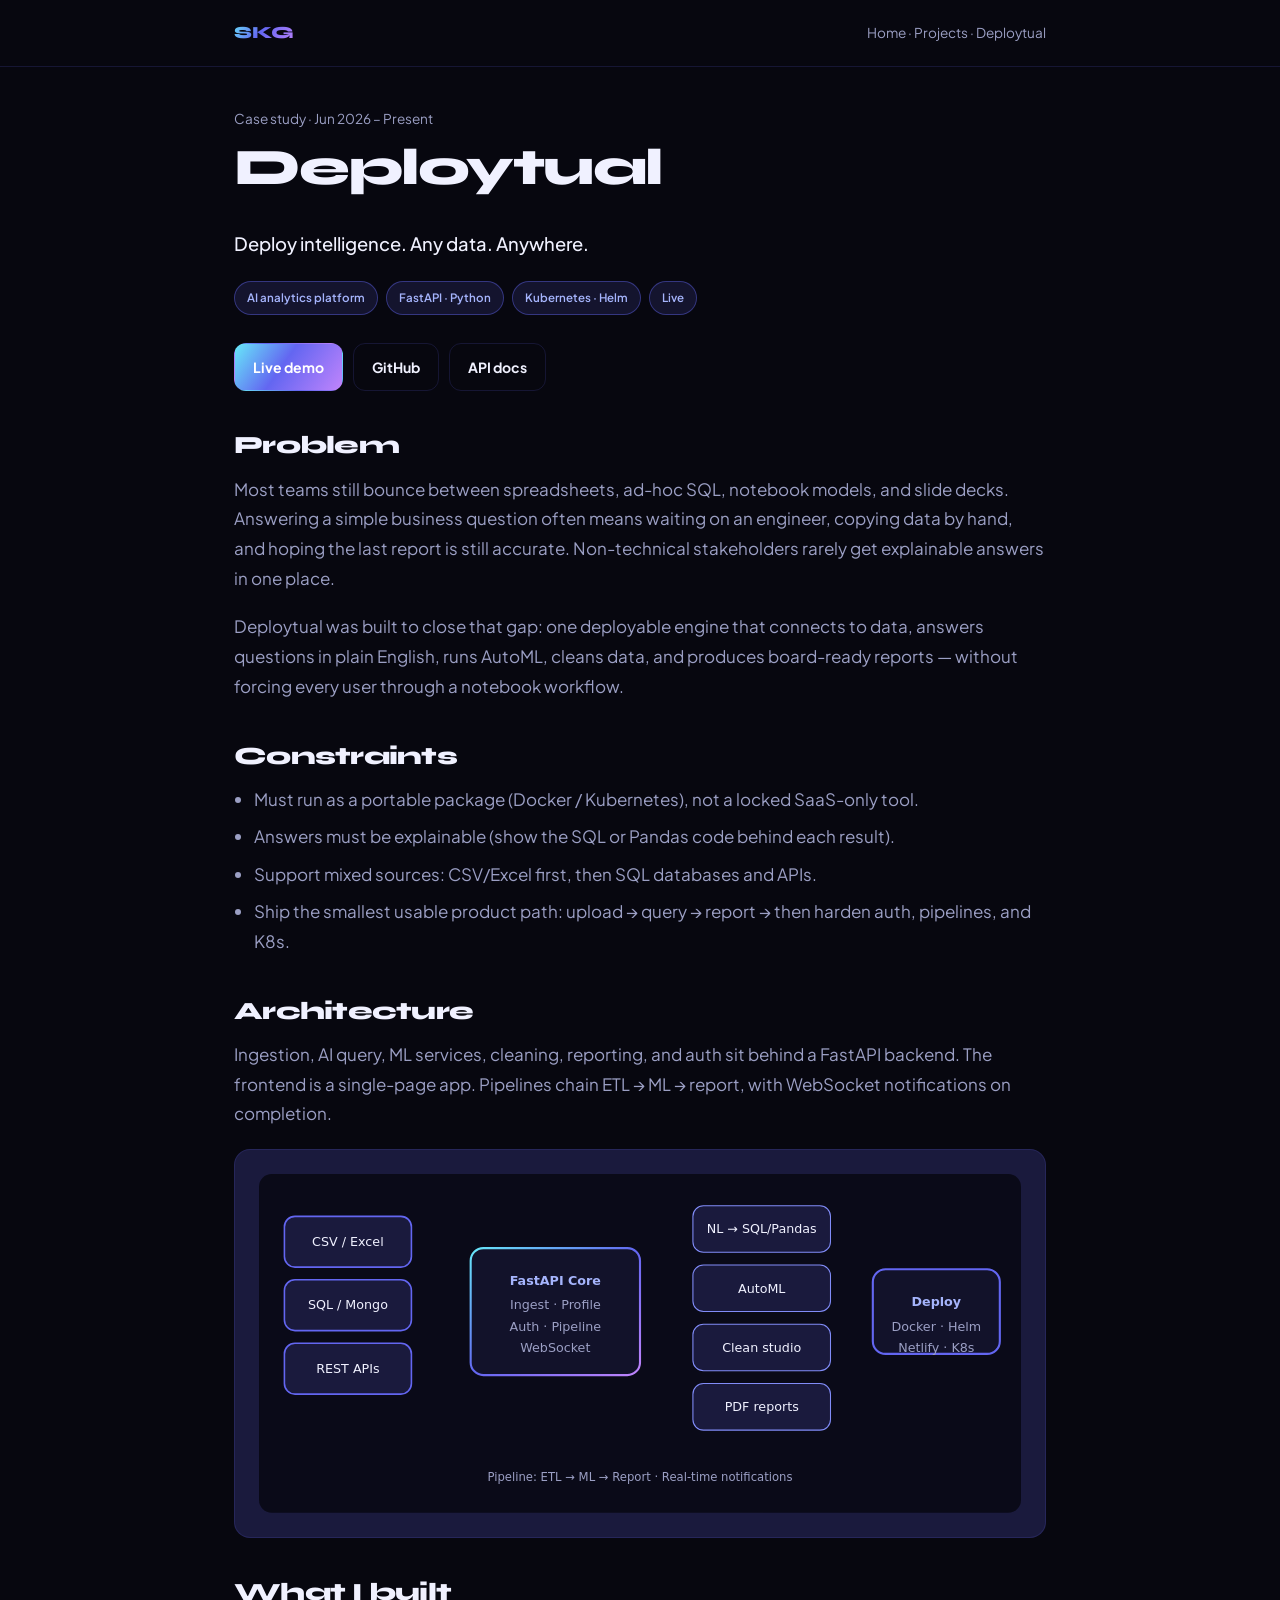
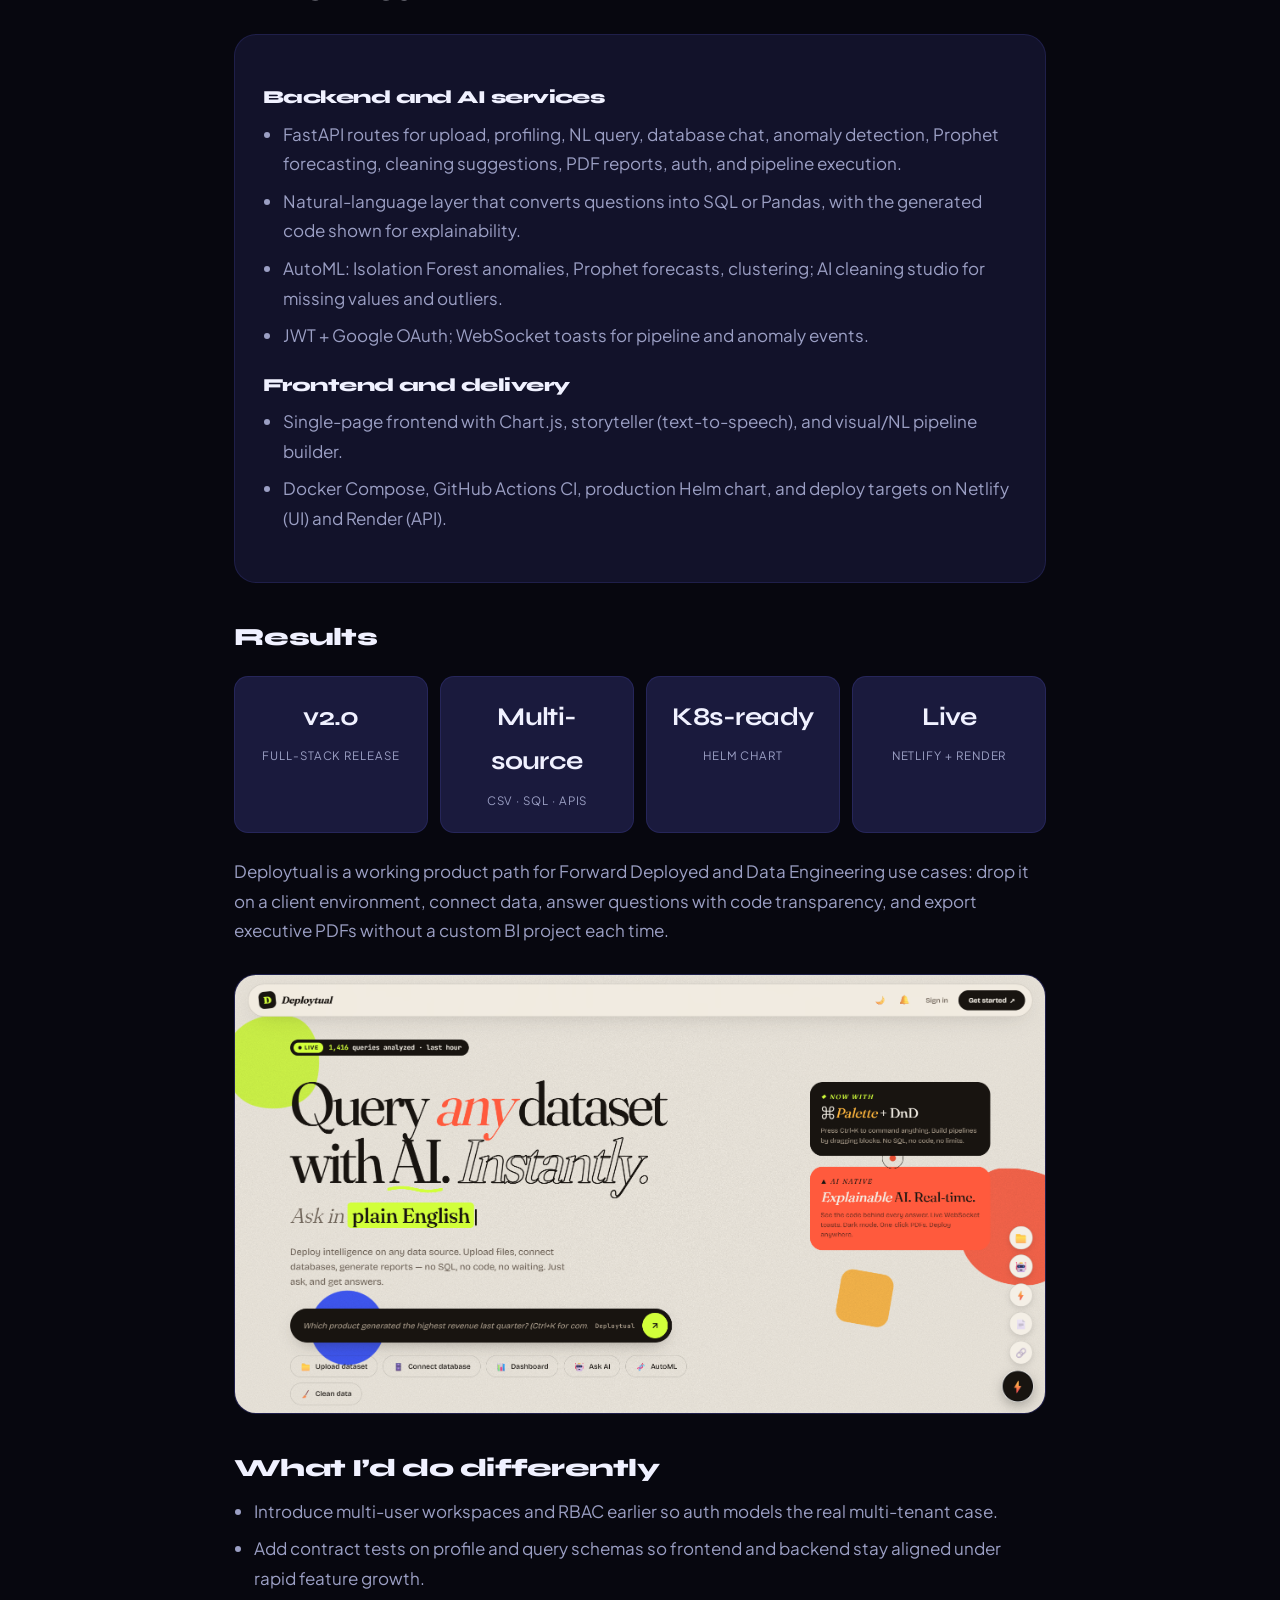
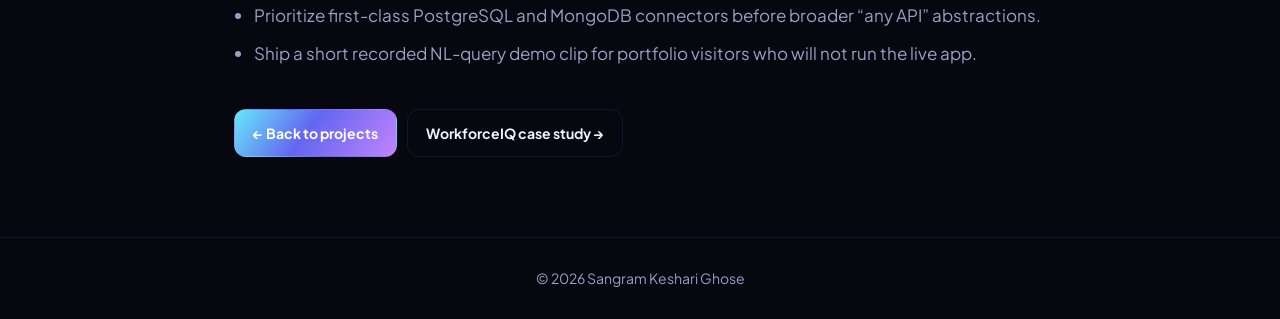
==== projects/deploytual.html @ 380ba77d "Add Deploytual case study HTML page This file contains the complete HTML structure for the Deploytua" ====
<!DOCTYPE html>
<html lang="en" data-theme="dark">
<head>
<meta charset="UTF-8" />
<meta name="viewport" content="width=device-width, initial-scale=1" />
<title>Deploytual — Case Study | Sangram Keshari Ghose</title>
<meta name="description" content="Case study: Deploytual — AI analytics platform with natural-language querying, AutoML, pipelines, and one-click executive reports. Architecture, what was built, and results." />
<link rel="canonical" href="https://sangramghose.github.io/projects/deploytual.html" />
<meta property="og:title" content="Deploytual — Case Study | Sangram Keshari Ghose" />
<meta property="og:description" content="Deploy intelligence. Any data. Anywhere. Architecture, pipeline, and results." />
<meta property="og:url" content="https://sangramghose.github.io/projects/deploytual.html" />
<meta property="og:image" content="https://sangramghose.github.io/deploytual-preview.png" />
<meta name="theme-color" content="#07070f" />
<link rel="icon" href="../profile.png" type="image/png" />
<link rel="preconnect" href="https://fonts.googleapis.com" />
<link rel="preconnect" href="https://fonts.gstatic.com" crossorigin />
<link href="https://fonts.googleapis.com/css2?family=Syne:wght@600;700;800&family=Plus+Jakarta+Sans:wght@400;500;600;700&display=swap" rel="stylesheet" />
<script type="application/ld+json">
{
  "@context": "https://schema.org",
  "@type": "SoftwareSourceCode",
  "name": "Deploytual",
  "description": "AI-powered analytics platform with natural-language querying, AutoML, data cleaning, and one-click executive reports.",
  "url": "https://sangramghose.github.io/projects/deploytual.html",
  "codeRepository": "https://github.com/sangramghose/Deploytual",
  "programmingLanguage": ["Python", "JavaScript", "HTML"],
  "author": { "@type": "Person", "name": "Sangram Keshari Ghose", "url": "https://sangramghose.github.io/" },
  "license": "https://opensource.org/licenses/MIT",
  "dateCreated": "2026-06"
}
</script>
<script type="application/ld+json">
{
  "@context": "https://schema.org",
  "@type": "BreadcrumbList",
  "itemListElement": [
    { "@type": "ListItem", "position": 1, "name": "Home", "item": "https://sangramghose.github.io/" },
    { "@type": "ListItem", "position": 2, "name": "Projects", "item": "https://sangramghose.github.io/#projects" },
    { "@type": "ListItem", "position": 3, "name": "Deploytual", "item": "https://sangramghose.github.io/projects/deploytual.html" }
  ]
}
</script>
<style>
:root {
  --bg: #07070f; --surface: #12122a; --elevated: #1a1a3d;
  --border: rgba(99,102,241,.16); --border-strong: rgba(99,102,241,.42);
  --fg: #f0f1ff; --muted: #9b9fc4; --primary: #6366f1; --accent2: #a5b4fc;
  --grad: linear-gradient(125deg,#67e8f9 0%,#6366f1 45%,#c084fc 100%);
  --radius: 22px; --max: 860px; --ease: cubic-bezier(.16,1,.3,1);
}
*,*::before,*::after{box-sizing:border-box}
html{scroll-behavior:smooth}
body{margin:0;background:var(--bg);color:var(--fg);font-family:"Plus Jakarta Sans",system-ui,sans-serif;font-size:17px;line-height:1.75;-webkit-font-smoothing:antialiased}
h1,h2,h3{font-family:Syne,system-ui,sans-serif;font-weight:800;letter-spacing:-.03em;line-height:1.15;margin:0 0 .6em}
h1{font-size:clamp(2.2rem,5vw,3.2rem)}
h2{font-size:1.55rem;margin-top:2.5rem}
h3{font-size:1.15rem;margin-top:1.5rem}
p{margin:0 0 1.1em;color:var(--muted)}
a{color:var(--accent2);text-decoration:none}
a:hover{text-decoration:underline}
.wrap{max-width:var(--max);margin:0 auto;padding:0 24px 80px}
.topbar{border-bottom:1px solid var(--border);padding:18px 0;margin-bottom:40px}
.topbar-inner{max-width:var(--max);margin:0 auto;padding:0 24px;display:flex;align-items:center;justify-content:space-between;gap:16px;flex-wrap:wrap}
.brand{font-family:Syne;font-weight:800;background:var(--grad);-webkit-background-clip:text;background-clip:text;color:transparent}
.crumb{font-size:.85rem;color:var(--muted)}
.crumb a{color:var(--muted)}
.hero-meta{display:flex;flex-wrap:wrap;gap:8px;margin:16px 0 28px}
.pill{display:inline-block;padding:6px 12px;border-radius:999px;font-size:.72rem;font-weight:600;border:1px solid var(--border-strong);background:rgba(99,102,241,.14);color:var(--accent2)}
.card{background:var(--surface);border:1px solid var(--border);border-radius:var(--radius);padding:28px;margin:28px 0}
.arch{background:var(--elevated);border:1px solid var(--border);border-radius:16px;padding:24px;overflow-x:auto;margin:20px 0}
.arch svg{display:block;margin:0 auto;max-width:100%;height:auto}
.btn{display:inline-flex;align-items:center;gap:8px;padding:11px 18px;border-radius:12px;font-weight:700;font-size:.875rem;border:1px solid transparent;color:#fff;background:var(--grad);text-decoration:none}
.btn:hover{text-decoration:none;opacity:.95}
.btn-ghost{background:transparent;border-color:var(--border);color:var(--fg)}
.actions{display:flex;flex-wrap:wrap;gap:10px;margin-top:20px}
ul{margin:0 0 1.2em;padding-left:1.2em;color:var(--muted)}
li{margin-bottom:.45em}
.metric-row{display:grid;grid-template-columns:repeat(auto-fit,minmax(140px,1fr));gap:12px;margin:24px 0}
.metric{background:var(--elevated);border:1px solid var(--border);border-radius:14px;padding:18px;text-align:center}
.metric strong{display:block;font-family:Syne;font-size:1.6rem;color:var(--fg);letter-spacing:-.02em}
.metric span{font-size:.72rem;text-transform:uppercase;letter-spacing:.08em;color:var(--muted)}
footer{border-top:1px solid var(--border);padding:28px 0;text-align:center;color:var(--muted);font-size:.875rem}
</style>
</head>
<body>
  <div class="topbar">
    <div class="topbar-inner">
      <a class="brand" href="../">SKG</a>
      <nav class="crumb" aria-label="Breadcrumb">
        <a href="../">Home</a> · <a href="../#projects">Projects</a> · <span>Deploytual</span>
      </nav>
    </div>
  </div>

  <article class="wrap">
    <p class="crumb" style="margin-bottom:8px">Case study · Jun 2026 – Present</p>
    <h1>Deploytual</h1>
    <p style="font-size:1.15rem;color:var(--fg);font-weight:500">Deploy intelligence. Any data. Anywhere.</p>
    <div class="hero-meta">
      <span class="pill">AI analytics platform</span>
      <span class="pill">FastAPI · Python</span>
      <span class="pill">Kubernetes · Helm</span>
      <span class="pill">Live</span>
    </div>
    <div class="actions">
      <a class="btn" href="https://deploytual.netlify.app/" target="_blank" rel="noopener">Live demo</a>
      <a class="btn btn-ghost" href="https://github.com/sangramghose/Deploytual" target="_blank" rel="noopener">GitHub</a>
      <a class="btn btn-ghost" href="https://deploytual.onrender.com/docs" target="_blank" rel="noopener">API docs</a>
    </div>

    <h2>Problem</h2>
    <p>Most teams still bounce between spreadsheets, ad-hoc SQL, notebook models, and slide decks. Answering a simple business question often means waiting on an engineer, copying data by hand, and hoping the last report is still accurate. Non-technical stakeholders rarely get explainable answers in one place.</p>
    <p>Deploytual was built to close that gap: one deployable engine that connects to data, answers questions in plain English, runs AutoML, cleans data, and produces board-ready reports — without forcing every user through a notebook workflow.</p>

    <h2>Constraints</h2>
    <ul>
      <li>Must run as a portable package (Docker / Kubernetes), not a locked SaaS-only tool.</li>
      <li>Answers must be explainable (show the SQL or Pandas code behind each result).</li>
      <li>Support mixed sources: CSV/Excel first, then SQL databases and APIs.</li>
      <li>Ship the smallest usable product path: upload → query → report → then harden auth, pipelines, and K8s.</li>
    </ul>

    <h2>Architecture</h2>
    <p>Ingestion, AI query, ML services, cleaning, reporting, and auth sit behind a FastAPI backend. The frontend is a single-page app. Pipelines chain ETL → ML → report, with WebSocket notifications on completion.</p>
    <div class="arch" role="img" aria-label="Deploytual architecture diagram">
      <svg viewBox="0 0 720 320" xmlns="http://www.w3.org/2000/svg" font-family="system-ui,sans-serif" font-size="12">
        <defs>
          <linearGradient id="g" x1="0" y1="0" x2="1" y2="1"><stop offset="0%" stop-color="#67e8f9"/><stop offset="50%" stop-color="#6366f1"/><stop offset="100%" stop-color="#c084fc"/></linearGradient>
        </defs>
        <rect width="720" height="320" fill="#0a0a18" rx="12"/>
        <!-- Sources -->
        <rect x="24" y="40" width="120" height="48" rx="10" fill="#1a1a3d" stroke="#6366f1" stroke-width="1.5"/>
        <text x="84" y="68" text-anchor="middle" fill="#f0f1ff">CSV / Excel</text>
        <rect x="24" y="100" width="120" height="48" rx="10" fill="#1a1a3d" stroke="#6366f1" stroke-width="1.5"/>
        <text x="84" y="128" text-anchor="middle" fill="#f0f1ff">SQL / Mongo</text>
        <rect x="24" y="160" width="120" height="48" rx="10" fill="#1a1a3d" stroke="#6366f1" stroke-width="1.5"/>
        <text x="84" y="188" text-anchor="middle" fill="#f0f1ff">REST APIs</text>
        <!-- Arrow -->
        <path d="M150 124 H190" stroke="url(#g)" stroke-width="2" marker-end="url(#m)"/>
        <!-- Core -->
        <rect x="200" y="70" width="160" height="120" rx="12" fill="#12122a" stroke="url(#g)" stroke-width="2"/>
        <text x="280" y="105" text-anchor="middle" fill="#a5b4fc" font-weight="700">FastAPI Core</text>
        <text x="280" y="128" text-anchor="middle" fill="#9b9fc4">Ingest · Profile</text>
        <text x="280" y="148" text-anchor="middle" fill="#9b9fc4">Auth · Pipeline</text>
        <text x="280" y="168" text-anchor="middle" fill="#9b9fc4">WebSocket</text>
        <!-- ML services -->
        <path d="M360 130 H400" stroke="url(#g)" stroke-width="2"/>
        <rect x="410" y="30" width="130" height="44" rx="10" fill="#1a1a3d" stroke="#818cf8"/>
        <text x="475" y="56" text-anchor="middle" fill="#f0f1ff">NL → SQL/Pandas</text>
        <rect x="410" y="86" width="130" height="44" rx="10" fill="#1a1a3d" stroke="#818cf8"/>
        <text x="475" y="112" text-anchor="middle" fill="#f0f1ff">AutoML</text>
        <rect x="410" y="142" width="130" height="44" rx="10" fill="#1a1a3d" stroke="#818cf8"/>
        <text x="475" y="168" text-anchor="middle" fill="#f0f1ff">Clean studio</text>
        <rect x="410" y="198" width="130" height="44" rx="10" fill="#1a1a3d" stroke="#818cf8"/>
        <text x="475" y="224" text-anchor="middle" fill="#f0f1ff">PDF reports</text>
        <!-- Deploy -->
        <path d="M540 130 H580" stroke="url(#g)" stroke-width="2"/>
        <rect x="580" y="90" width="120" height="80" rx="12" fill="#12122a" stroke="#6366f1" stroke-width="2"/>
        <text x="640" y="125" text-anchor="middle" fill="#a5b4fc" font-weight="700">Deploy</text>
        <text x="640" y="148" text-anchor="middle" fill="#9b9fc4">Docker · Helm</text>
        <text x="640" y="168" text-anchor="middle" fill="#9b9fc4">Netlify · K8s</text>
        <text x="360" y="290" text-anchor="middle" fill="#9b9fc4" font-size="11">Pipeline: ETL → ML → Report · Real-time notifications</text>
      </svg>
    </div>

    <h2>What I built</h2>
    <div class="card">
      <h3>Backend and AI services</h3>
      <ul>
        <li>FastAPI routes for upload, profiling, NL query, database chat, anomaly detection, Prophet forecasting, cleaning suggestions, PDF reports, auth, and pipeline execution.</li>
        <li>Natural-language layer that converts questions into SQL or Pandas, with the generated code shown for explainability.</li>
        <li>AutoML: Isolation Forest anomalies, Prophet forecasts, clustering; AI cleaning studio for missing values and outliers.</li>
        <li>JWT + Google OAuth; WebSocket toasts for pipeline and anomaly events.</li>
      </ul>
      <h3>Frontend and delivery</h3>
      <ul>
        <li>Single-page frontend with Chart.js, storyteller (text-to-speech), and visual/NL pipeline builder.</li>
        <li>Docker Compose, GitHub Actions CI, production Helm chart, and deploy targets on Netlify (UI) and Render (API).</li>
      </ul>
    </div>

    <h2>Results</h2>
    <div class="metric-row">
      <div class="metric"><strong>v2.0</strong><span>Full-stack release</span></div>
      <div class="metric"><strong>Multi-source</strong><span>CSV · SQL · APIs</span></div>
      <div class="metric"><strong>K8s-ready</strong><span>Helm chart</span></div>
      <div class="metric"><strong>Live</strong><span>Netlify + Render</span></div>
    </div>
    <p>Deploytual is a working product path for Forward Deployed and Data Engineering use cases: drop it on a client environment, connect data, answer questions with code transparency, and export executive PDFs without a custom BI project each time.</p>
    <div class="card" style="padding:0;overflow:hidden">
      <img src="../deploytual-preview.png" alt="Deploytual product UI" width="1280" height="720" style="width:100%;height:auto;display:block" loading="lazy" onerror="this.parentElement.style.display='none'">
    </div>

    <h2>What I’d do differently</h2>
    <ul>
      <li>Introduce multi-user workspaces and RBAC earlier so auth models the real multi-tenant case.</li>
      <li>Add contract tests on profile and query schemas so frontend and backend stay aligned under rapid feature growth.</li>
      <li>Prioritize first-class PostgreSQL and MongoDB connectors before broader “any API” abstractions.</li>
      <li>Ship a short recorded NL-query demo clip for portfolio visitors who will not run the live app.</li>
    </ul>

    <div class="actions" style="margin-top:40px">
      <a class="btn" href="../#projects">← Back to projects</a>
      <a class="btn btn-ghost" href="workforceiq.html">WorkforceIQ case study →</a>
    </div>
  </article>
  <footer>© 2026 Sangram Keshari Ghose</footer>
</body>
</html>
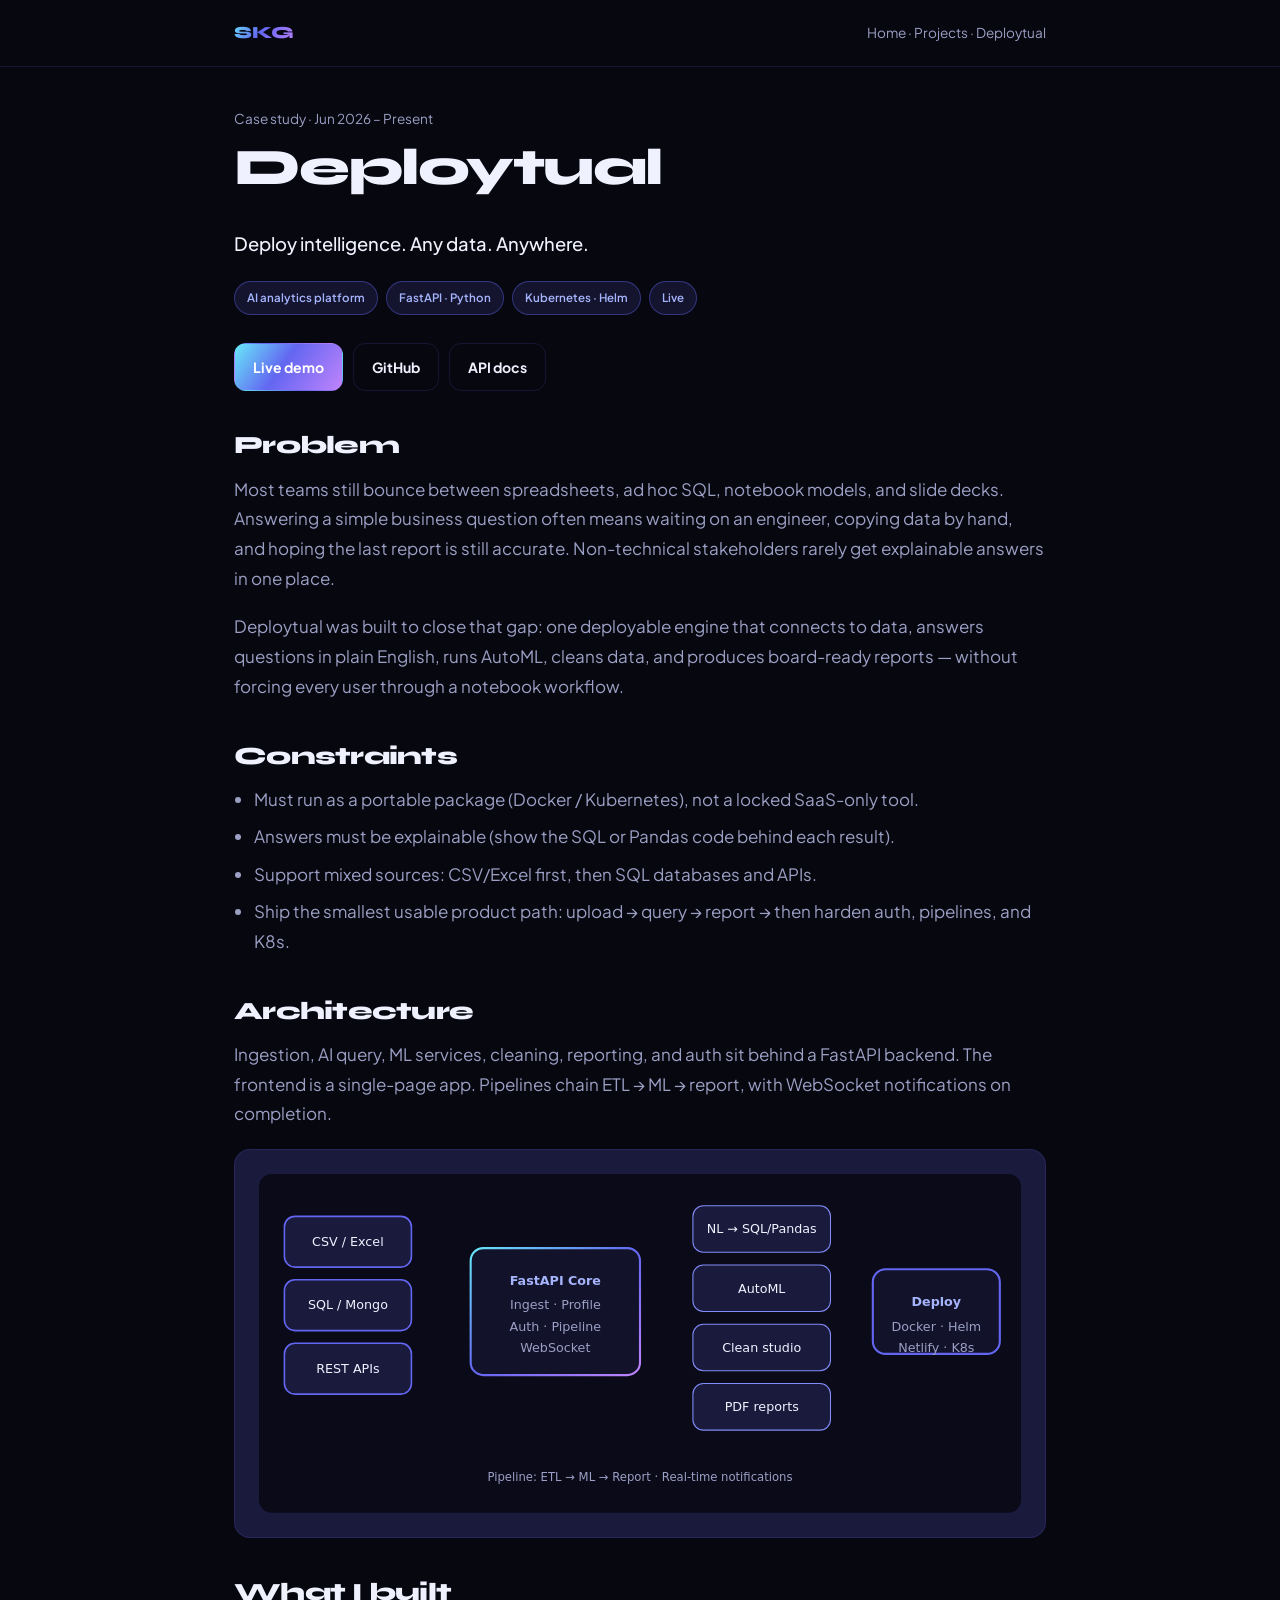
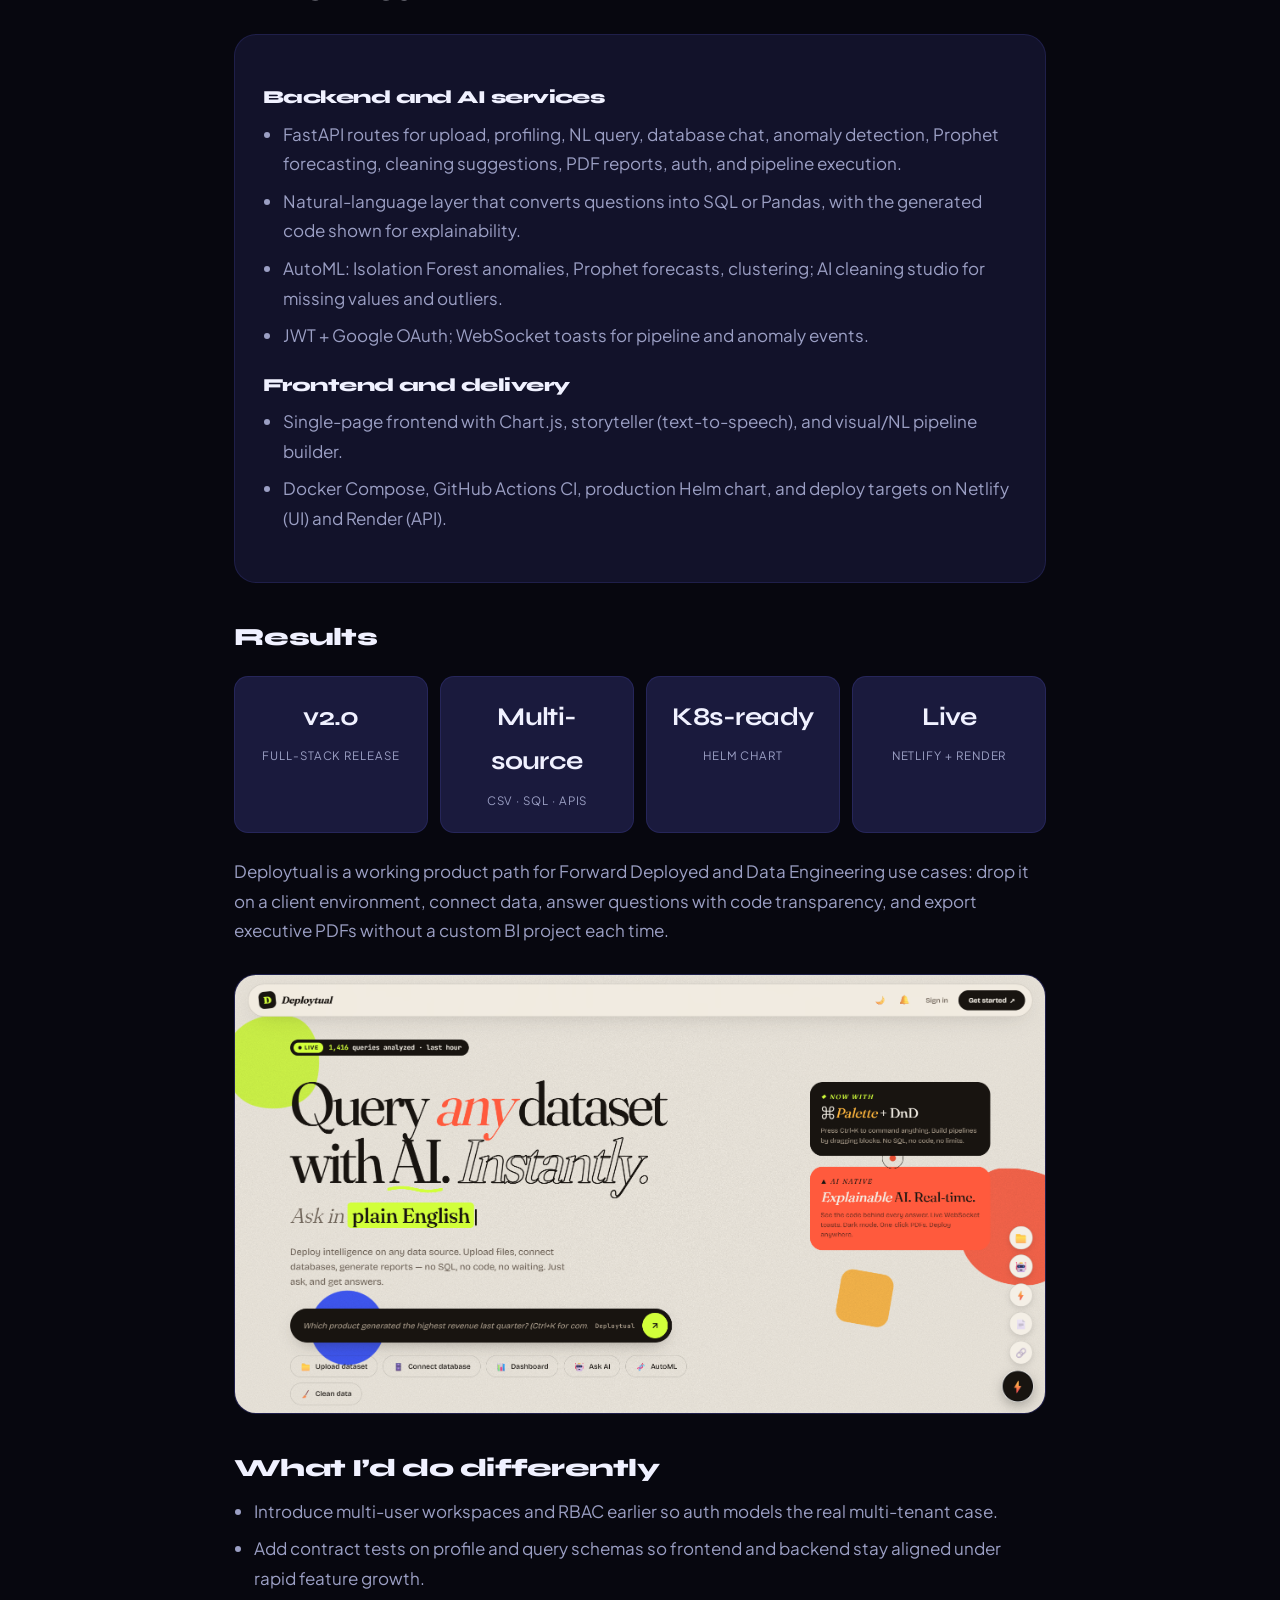
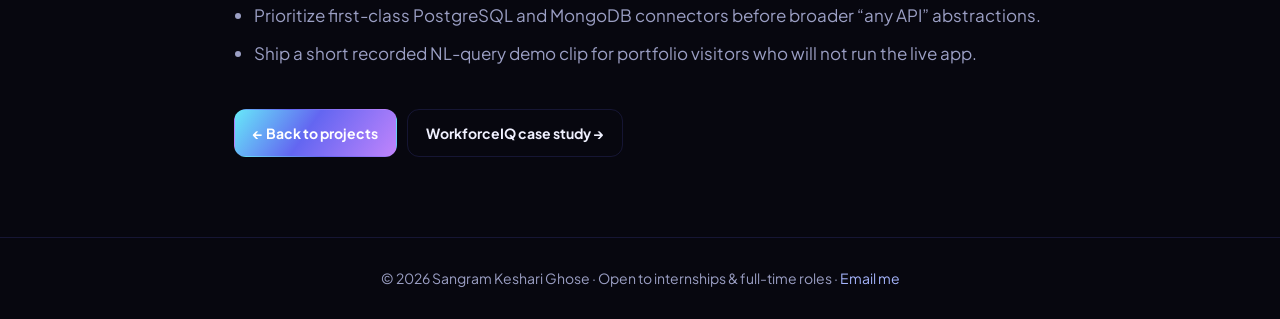
==== commit 293e44f4: "Enhance SEO and update asset links in deploytual.html Updated various meta tags and links for SEO an" ====
--- a/projects/deploytual.html
+++ b/projects/deploytual.html
@@ -3,15 +3,25 @@
 <head>
 <meta charset="UTF-8" />
 <meta name="viewport" content="width=device-width, initial-scale=1" />
-<title>Deploytual — Case Study | Sangram Keshari Ghose</title>
+<title>Deploytual - Case Study | Sangram Keshari Ghose</title>
 <meta name="description" content="Case study: Deploytual — AI analytics platform with natural-language querying, AutoML, pipelines, and one-click executive reports. Architecture, what was built, and results." />
 <link rel="canonical" href="https://sangramghose.github.io/projects/deploytual.html" />
 <meta property="og:title" content="Deploytual — Case Study | Sangram Keshari Ghose" />
 <meta property="og:description" content="Deploy intelligence. Any data. Anywhere. Architecture, pipeline, and results." />
 <meta property="og:url" content="https://sangramghose.github.io/projects/deploytual.html" />
-<meta property="og:image" content="https://sangramghose.github.io/deploytual-preview.png" />
+<meta property="og:image" content="https://sangramghose.github.io/assets/deploytual-preview.png" />
+<meta name="author" content="Sangram Keshari Ghose" />
+<meta name="robots" content="index, follow, max-image-preview:large, max-snippet:-1" />
+<meta property="og:type" content="article" />
+<meta property="og:site_name" content="Sangram Keshari Ghose" />
+<meta name="twitter:card" content="summary_large_image" />
+<meta name="twitter:title" content="Deploytual — Case Study | Sangram Keshari Ghose" />
+<meta name="twitter:description" content="Deploy intelligence. Any data. Anywhere. Architecture, pipeline, and results." />
+<meta name="twitter:image" content="https://sangramghose.github.io/assets/deploytual-preview.png" />
+<meta property="og:image:alt" content="Deploytual analytics platform preview" />
 <meta name="theme-color" content="#07070f" />
-<link rel="icon" href="../profile.png" type="image/png" />
+<link rel="icon" href="../icon.svg" type="image/svg+xml" />
+<link rel="icon" href="../favicon.ico" sizes="any" />
 <link rel="preconnect" href="https://fonts.googleapis.com" />
 <link rel="preconnect" href="https://fonts.gstatic.com" crossorigin />
 <link href="https://fonts.googleapis.com/css2?family=Syne:wght@600;700;800&family=Plus+Jakarta+Sans:wght@400;500;600;700&display=swap" rel="stylesheet" />
@@ -109,7 +119,7 @@
     </div>
 
     <h2>Problem</h2>
-    <p>Most teams still bounce between spreadsheets, ad-hoc SQL, notebook models, and slide decks. Answering a simple business question often means waiting on an engineer, copying data by hand, and hoping the last report is still accurate. Non-technical stakeholders rarely get explainable answers in one place.</p>
+    <p>Most teams still bounce between spreadsheets, ad hoc SQL, notebook models, and slide decks. Answering a simple business question often means waiting on an engineer, copying data by hand, and hoping the last report is still accurate. Non-technical stakeholders rarely get explainable answers in one place.</p>
     <p>Deploytual was built to close that gap: one deployable engine that connects to data, answers questions in plain English, runs AutoML, cleans data, and produces board-ready reports — without forcing every user through a notebook workflow.</p>
 
     <h2>Constraints</h2>
@@ -136,7 +146,7 @@
         <rect x="24" y="160" width="120" height="48" rx="10" fill="#1a1a3d" stroke="#6366f1" stroke-width="1.5"/>
         <text x="84" y="188" text-anchor="middle" fill="#f0f1ff">REST APIs</text>
         <!-- Arrow -->
-        <path d="M150 124 H190" stroke="url(#g)" stroke-width="2" marker-end="url(#m)"/>
+        <path d="M150 124 H190" stroke="url(#g)" stroke-width="2"/>
         <!-- Core -->
         <rect x="200" y="70" width="160" height="120" rx="12" fill="#12122a" stroke="url(#g)" stroke-width="2"/>
         <text x="280" y="105" text-anchor="middle" fill="#a5b4fc" font-weight="700">FastAPI Core</text>
@@ -188,7 +198,7 @@
     </div>
     <p>Deploytual is a working product path for Forward Deployed and Data Engineering use cases: drop it on a client environment, connect data, answer questions with code transparency, and export executive PDFs without a custom BI project each time.</p>
     <div class="card" style="padding:0;overflow:hidden">
-      <img src="../deploytual-preview.png" alt="Deploytual product UI" width="1280" height="720" style="width:100%;height:auto;display:block" loading="lazy" onerror="this.parentElement.style.display='none'">
+      <img src="../assets/deploytual-preview.png" alt="Deploytual product UI" width="1280" height="720" style="width:100%;height:auto;display:block" loading="lazy" onerror="this.parentElement.style.display='none'">
     </div>
 
     <h2>What I’d do differently</h2>
@@ -204,6 +214,6 @@
       <a class="btn btn-ghost" href="workforceiq.html">WorkforceIQ case study →</a>
     </div>
   </article>
-  <footer>© 2026 Sangram Keshari Ghose</footer>
+  <footer>© 2026 Sangram Keshari Ghose · Open to internships &amp; full-time roles · <a href="mailto:sangramkesharighose@gmail.com?subject=Internship%20or%20full-time%20opportunity">Email me</a></footer>
 </body>
 </html>
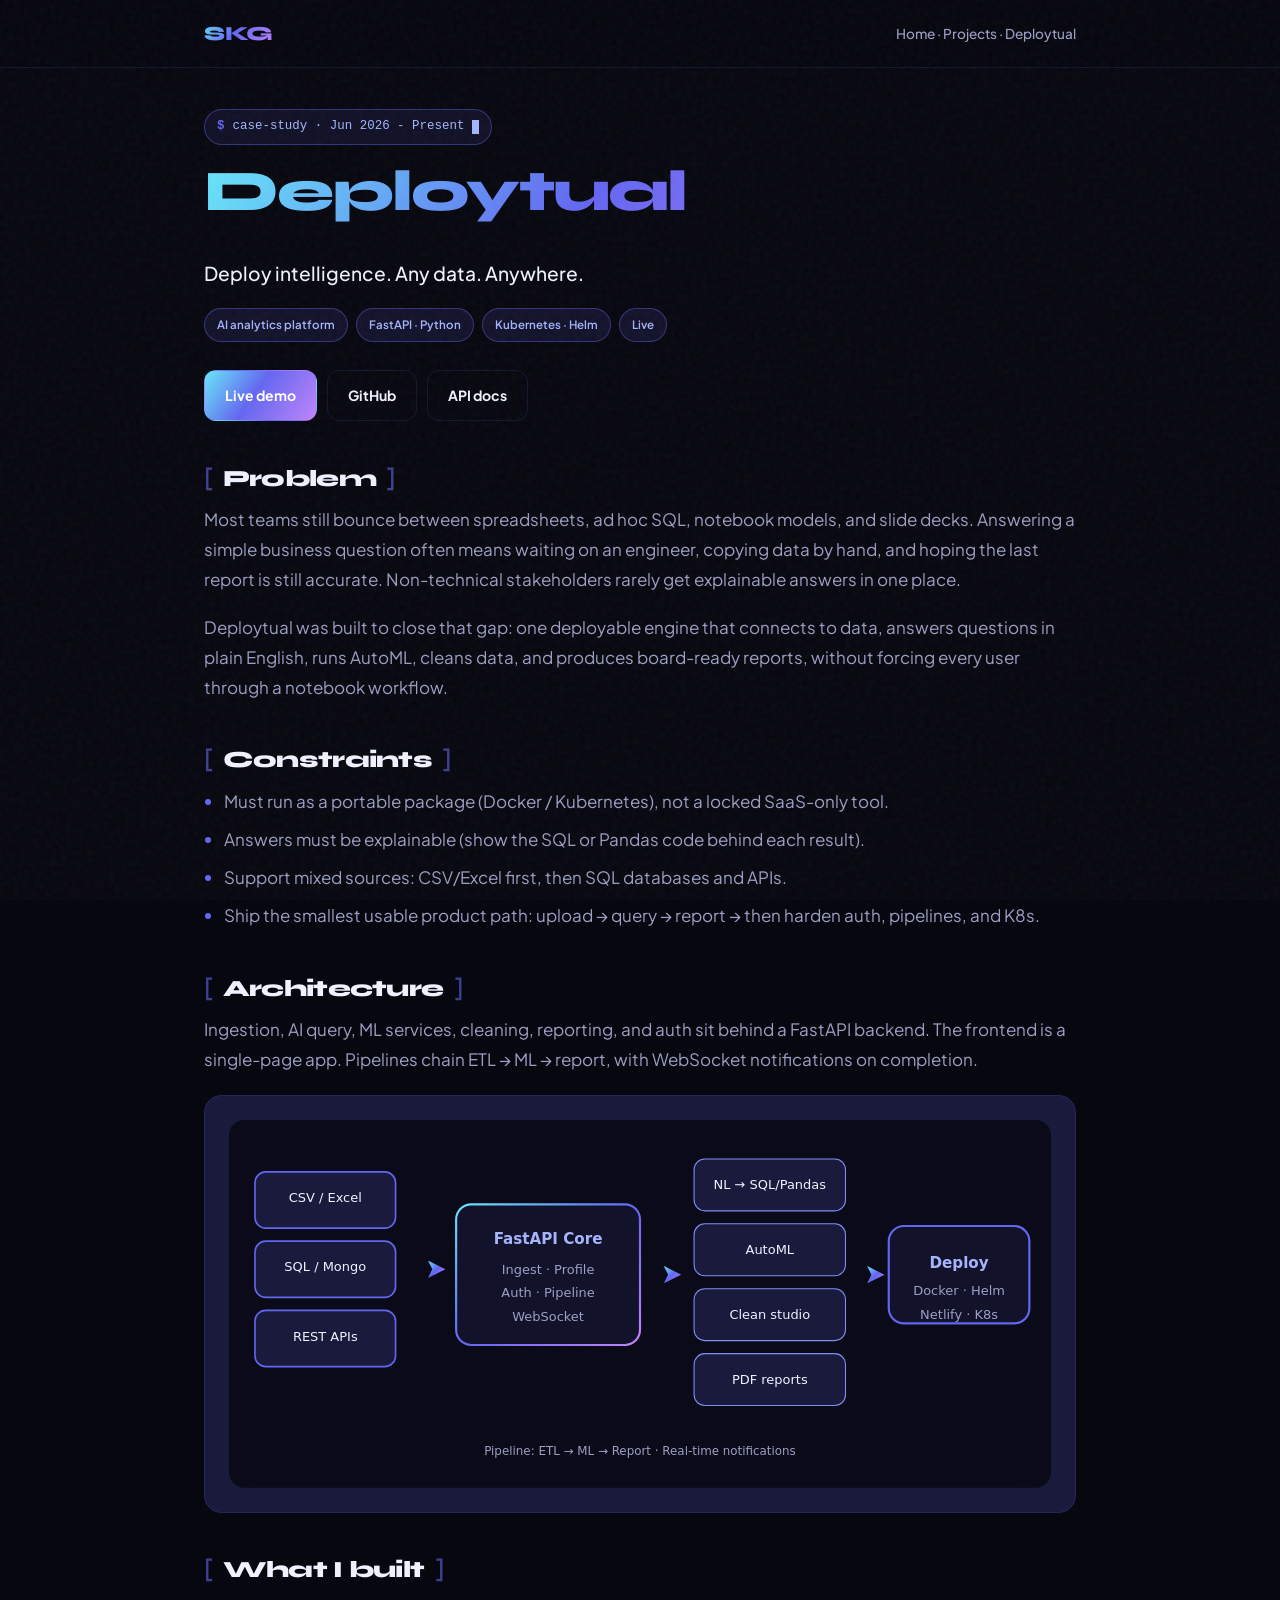
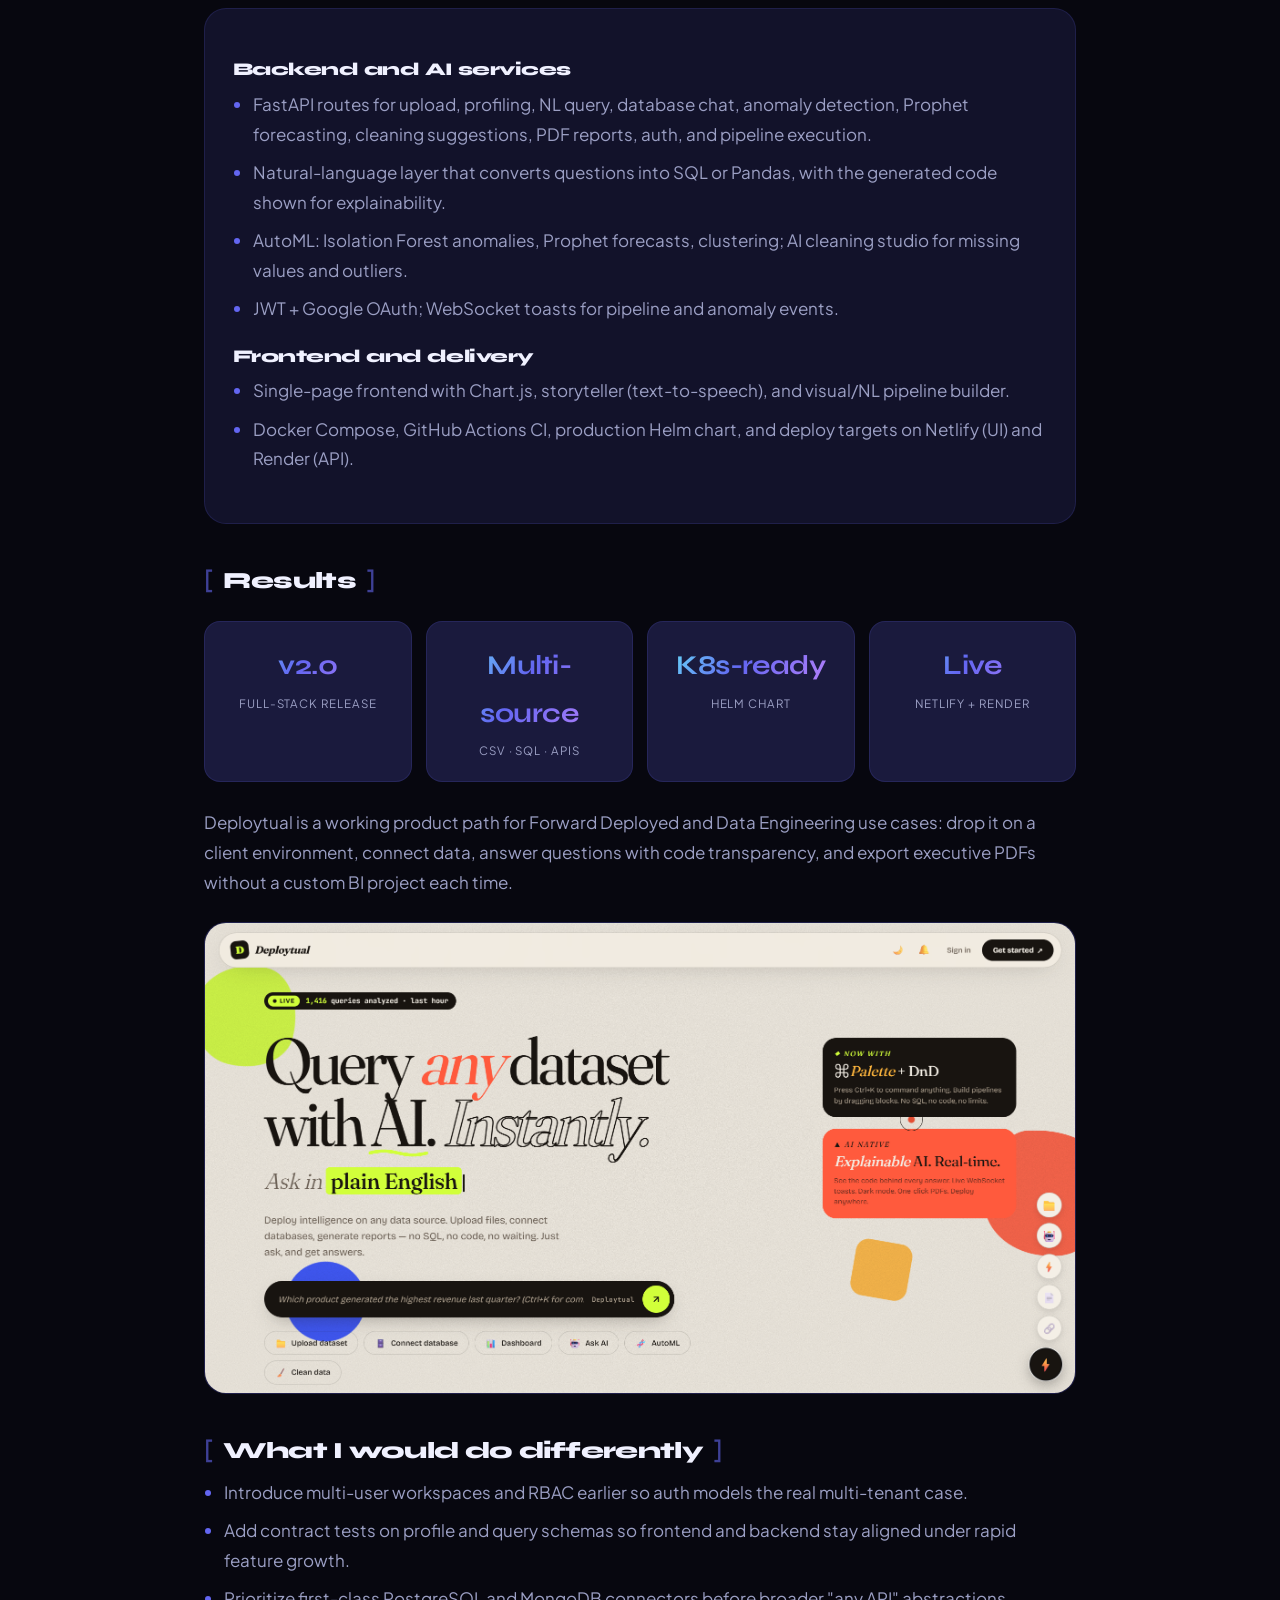
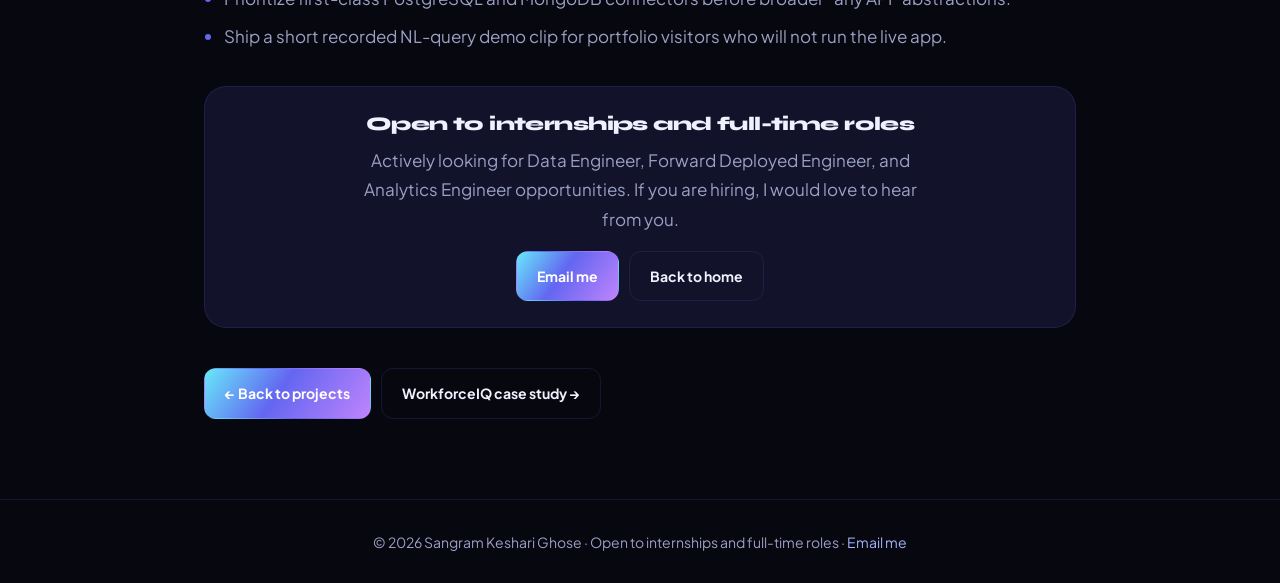
==== commit ec32f809: "Update print statement from 'Hello' to 'Goodbye'" ====
--- a/projects/deploytual.html
+++ b/projects/deploytual.html
@@ -3,11 +3,11 @@
 <head>
 <meta charset="UTF-8" />
 <meta name="viewport" content="width=device-width, initial-scale=1" />
-<title>Deploytual - Case Study | Sangram Keshari Ghose</title>
-<meta name="description" content="Case study: Deploytual — AI analytics platform with natural-language querying, AutoML, pipelines, and one-click executive reports. Architecture, what was built, and results." />
+<title>Deploytual — Case Study | Sangram Keshari Ghose</title>
+<meta name="description" content="Case study: Deploytual — an AI analytics platform that turns natural-language questions into SQL, AutoML pipelines, and board-ready PDF reports. Architecture, build details, and results." />
 <link rel="canonical" href="https://sangramghose.github.io/projects/deploytual.html" />
 <meta property="og:title" content="Deploytual — Case Study | Sangram Keshari Ghose" />
-<meta property="og:description" content="Deploy intelligence. Any data. Anywhere. Architecture, pipeline, and results." />
+<meta property="og:description" content="AI analytics platform with natural-language querying, AutoML, pipelines, and one-click executive reports. Architecture, pipeline, and results." />
 <meta property="og:url" content="https://sangramghose.github.io/projects/deploytual.html" />
 <meta property="og:image" content="https://sangramghose.github.io/assets/deploytual-preview.png" />
 <meta name="author" content="Sangram Keshari Ghose" />
@@ -16,12 +16,13 @@
 <meta property="og:site_name" content="Sangram Keshari Ghose" />
 <meta name="twitter:card" content="summary_large_image" />
 <meta name="twitter:title" content="Deploytual — Case Study | Sangram Keshari Ghose" />
-<meta name="twitter:description" content="Deploy intelligence. Any data. Anywhere. Architecture, pipeline, and results." />
+<meta name="twitter:description" content="AI analytics platform with natural-language querying, AutoML, pipelines, and one-click executive reports. Architecture, pipeline, and results." />
 <meta name="twitter:image" content="https://sangramghose.github.io/assets/deploytual-preview.png" />
 <meta property="og:image:alt" content="Deploytual analytics platform preview" />
 <meta name="theme-color" content="#07070f" />
 <link rel="icon" href="../icon.svg" type="image/svg+xml" />
 <link rel="icon" href="../favicon.ico" sizes="any" />
+<link rel="apple-touch-icon" href="../apple-touch-icon.png" />
 <link rel="preconnect" href="https://fonts.googleapis.com" />
 <link rel="preconnect" href="https://fonts.gstatic.com" crossorigin />
 <link href="https://fonts.googleapis.com/css2?family=Syne:wght@600;700;800&family=Plus+Jakarta+Sans:wght@400;500;600;700&display=swap" rel="stylesheet" />
@@ -52,47 +53,418 @@
 </script>
 <style>
 :root {
-  --bg: #07070f; --surface: #12122a; --elevated: #1a1a3d;
-  --border: rgba(99,102,241,.16); --border-strong: rgba(99,102,241,.42);
-  --fg: #f0f1ff; --muted: #9b9fc4; --primary: #6366f1; --accent2: #a5b4fc;
-  --grad: linear-gradient(125deg,#67e8f9 0%,#6366f1 45%,#c084fc 100%);
-  --radius: 22px; --max: 860px; --ease: cubic-bezier(.16,1,.3,1);
-}
-*,*::before,*::after{box-sizing:border-box}
-html{scroll-behavior:smooth}
-body{margin:0;background:var(--bg);color:var(--fg);font-family:"Plus Jakarta Sans",system-ui,sans-serif;font-size:17px;line-height:1.75;-webkit-font-smoothing:antialiased}
-h1,h2,h3{font-family:Syne,system-ui,sans-serif;font-weight:800;letter-spacing:-.03em;line-height:1.15;margin:0 0 .6em}
-h1{font-size:clamp(2.2rem,5vw,3.2rem)}
-h2{font-size:1.55rem;margin-top:2.5rem}
-h3{font-size:1.15rem;margin-top:1.5rem}
-p{margin:0 0 1.1em;color:var(--muted)}
-a{color:var(--accent2);text-decoration:none}
-a:hover{text-decoration:underline}
-.wrap{max-width:var(--max);margin:0 auto;padding:0 24px 80px}
-.topbar{border-bottom:1px solid var(--border);padding:18px 0;margin-bottom:40px}
-.topbar-inner{max-width:var(--max);margin:0 auto;padding:0 24px;display:flex;align-items:center;justify-content:space-between;gap:16px;flex-wrap:wrap}
-.brand{font-family:Syne;font-weight:800;background:var(--grad);-webkit-background-clip:text;background-clip:text;color:transparent}
-.crumb{font-size:.85rem;color:var(--muted)}
-.crumb a{color:var(--muted)}
-.hero-meta{display:flex;flex-wrap:wrap;gap:8px;margin:16px 0 28px}
-.pill{display:inline-block;padding:6px 12px;border-radius:999px;font-size:.72rem;font-weight:600;border:1px solid var(--border-strong);background:rgba(99,102,241,.14);color:var(--accent2)}
-.card{background:var(--surface);border:1px solid var(--border);border-radius:var(--radius);padding:28px;margin:28px 0}
-.arch{background:var(--elevated);border:1px solid var(--border);border-radius:16px;padding:24px;overflow-x:auto;margin:20px 0}
-.arch svg{display:block;margin:0 auto;max-width:100%;height:auto}
-.btn{display:inline-flex;align-items:center;gap:8px;padding:11px 18px;border-radius:12px;font-weight:700;font-size:.875rem;border:1px solid transparent;color:#fff;background:var(--grad);text-decoration:none}
-.btn:hover{text-decoration:none;opacity:.95}
-.btn-ghost{background:transparent;border-color:var(--border);color:var(--fg)}
-.actions{display:flex;flex-wrap:wrap;gap:10px;margin-top:20px}
-ul{margin:0 0 1.2em;padding-left:1.2em;color:var(--muted)}
-li{margin-bottom:.45em}
-.metric-row{display:grid;grid-template-columns:repeat(auto-fit,minmax(140px,1fr));gap:12px;margin:24px 0}
-.metric{background:var(--elevated);border:1px solid var(--border);border-radius:14px;padding:18px;text-align:center}
-.metric strong{display:block;font-family:Syne;font-size:1.6rem;color:var(--fg);letter-spacing:-.02em}
-.metric span{font-size:.72rem;text-transform:uppercase;letter-spacing:.08em;color:var(--muted)}
-footer{border-top:1px solid var(--border);padding:28px 0;text-align:center;color:var(--muted);font-size:.875rem}
+  --bg: #07070f;
+  --surface: #12122a;
+  --elevated: #1a1a3d;
+  --border: rgba(99, 102, 241, 0.16);
+  --border-strong: rgba(99, 102, 241, 0.42);
+  --fg: #f0f1ff;
+  --muted: #9b9fc4;
+  --primary: #6366f1;
+  --accent: #818cf8;
+  --accent2: #a5b4fc;
+  --grad: linear-gradient(125deg, #67e8f9 0%, #6366f1 45%, #c084fc 100%);
+  --radius: 22px;
+  --max: 920px;
+  --ease: cubic-bezier(0.16, 1, 0.3, 1);
+}
+*, *::before, *::after { box-sizing: border-box; }
+html { scroll-behavior: smooth; }
+body {
+  margin: 0;
+  background: var(--bg);
+  color: var(--fg);
+  font-family: "Plus Jakarta Sans", system-ui, sans-serif;
+  font-size: 17px;
+  line-height: 1.75;
+  -webkit-font-smoothing: antialiased;
+}
+h1, h2, h3 {
+  font-family: Syne, system-ui, sans-serif;
+  font-weight: 800;
+  letter-spacing: -0.03em;
+  line-height: 1.15;
+  margin: 0 0 0.55em;
+}
+h1 {
+  font-size: clamp(2.4rem, 5.5vw, 3.6rem);
+  background: var(--grad);
+  -webkit-background-clip: text;
+  background-clip: text;
+  color: transparent;
+}
+h2 {
+  font-size: 1.45rem;
+  margin-top: 2.8rem;
+  display: flex;
+  align-items: center;
+  gap: 0.65rem;
+}
+h2::before {
+  content: "[";
+  color: var(--primary);
+  font-weight: 700;
+  opacity: 0.6;
+}
+h2::after {
+  content: "]";
+  color: var(--primary);
+  font-weight: 700;
+  opacity: 0.6;
+}
+h3 {
+  font-size: 1.12rem;
+  margin-top: 1.4rem;
+  color: var(--fg);
+}
+p {
+  margin: 0 0 1.1em;
+  color: var(--muted);
+}
+a {
+  color: var(--accent2);
+  text-decoration: none;
+  transition: opacity 0.2s ease, color 0.2s ease;
+}
+a:hover { text-decoration: underline; }
+
+/* Progress bar */
+.progress-bar {
+  position: fixed;
+  top: 0;
+  left: 0;
+  height: 3px;
+  width: 0%;
+  background: var(--grad);
+  z-index: 9999;
+  transition: width 0.1s linear;
+}
+
+/* Grain overlay */
+.grain {
+  position: fixed;
+  inset: 0;
+  pointer-events: none;
+  z-index: 9998;
+  opacity: 0.045;
+  background-image: url("data:image/svg+xml,%3Csvg viewBox='0 0 200 200' xmlns='http://www.w3.org/2000/svg'%3E%3Cfilter id='n'%3E%3CfeTurbulence type='fractalNoise' baseFrequency='0.85' numOctaves='4' stitchTiles='stitch'/%3E%3C/filter%3E%3Crect width='100%25' height='100%25' filter='url(%23n)'/%3E%3C/svg%3E");
+}
+
+.wrap {
+  max-width: var(--max);
+  margin: 0 auto;
+  padding: 0 24px 80px;
+}
+.topbar {
+  position: sticky;
+  top: 0;
+  z-index: 100;
+  backdrop-filter: blur(12px);
+  background: rgba(7, 7, 15, 0.75);
+  border-bottom: 1px solid var(--border);
+  padding: 16px 0;
+  margin-bottom: 40px;
+}
+.topbar-inner {
+  max-width: var(--max);
+  margin: 0 auto;
+  padding: 0 24px;
+  display: flex;
+  align-items: center;
+  justify-content: space-between;
+  gap: 16px;
+  flex-wrap: wrap;
+}
+.brand {
+  font-family: Syne;
+  font-weight: 800;
+  background: var(--grad);
+  -webkit-background-clip: text;
+  background-clip: text;
+  color: transparent;
+  font-size: 1.25rem;
+  letter-spacing: -0.02em;
+}
+.brand:hover { text-decoration: none; opacity: 0.9; }
+.crumb {
+  font-size: 0.85rem;
+  color: var(--muted);
+  font-weight: 500;
+}
+.crumb a {
+  color: var(--muted);
+  position: relative;
+}
+.crumb a::after {
+  content: "";
+  position: absolute;
+  bottom: -2px;
+  left: 0;
+  width: 0;
+  height: 1.5px;
+  background: var(--grad);
+  transition: width 0.25s var(--ease);
+}
+.crumb a:hover::after { width: 100%; }
+.crumb a:hover { text-decoration: none; color: var(--fg); }
+
+/* Terminal chip */
+.term-chip {
+  display: inline-flex;
+  align-items: center;
+  gap: 8px;
+  font-family: ui-monospace, SFMono-Regular, Menlo, Monaco, Consolas, monospace;
+  font-size: 0.78rem;
+  color: var(--accent2);
+  background: rgba(99, 102, 241, 0.1);
+  border: 1px solid var(--border-strong);
+  border-radius: 999px;
+  padding: 6px 12px;
+  margin-bottom: 14px;
+}
+.term-chip::before {
+  content: "$";
+  color: var(--primary);
+  font-weight: 700;
+}
+.term-chip::after {
+  content: "";
+  display: inline-block;
+  width: 7px;
+  height: 14px;
+  background: var(--accent2);
+  animation: blink 1.1s step-end infinite;
+}
+@keyframes blink { 50% { opacity: 0; } }
+
+.hero-tagline {
+  font-size: 1.2rem;
+  color: var(--fg);
+  font-weight: 500;
+  margin-bottom: 8px;
+}
+.hero-meta {
+  display: flex;
+  flex-wrap: wrap;
+  gap: 8px;
+  margin: 18px 0 28px;
+}
+.pill {
+  display: inline-block;
+  padding: 6px 12px;
+  border-radius: 999px;
+  font-size: 0.72rem;
+  font-weight: 600;
+  border: 1px solid var(--border-strong);
+  background: rgba(99, 102, 241, 0.12);
+  color: var(--accent2);
+  transition: transform 0.2s var(--ease), border-color 0.2s var(--ease), background 0.2s var(--ease);
+}
+.pill:hover {
+  transform: translateY(-2px);
+  border-color: var(--accent);
+  background: rgba(99, 102, 241, 0.2);
+}
+.card {
+  background: var(--surface);
+  border: 1px solid var(--border);
+  border-radius: var(--radius);
+  padding: 28px;
+  margin: 24px 0;
+  transition: transform 0.3s var(--ease), box-shadow 0.3s var(--ease), border-color 0.3s var(--ease);
+}
+.card:hover {
+  transform: translateY(-4px);
+  box-shadow: 0 24px 60px rgba(99, 102, 241, 0.12);
+  border-color: var(--border-strong);
+}
+.arch {
+  background: var(--elevated);
+  border: 1px solid var(--border);
+  border-radius: 18px;
+  padding: 24px;
+  overflow-x: auto;
+  margin: 20px 0;
+  transition: border-color 0.3s var(--ease), box-shadow 0.3s var(--ease);
+}
+.arch:hover {
+  border-color: var(--border-strong);
+  box-shadow: 0 18px 50px rgba(99, 102, 241, 0.1);
+}
+.arch svg { display: block; margin: 0 auto; max-width: 100%; height: auto; }
+.btn {
+  display: inline-flex;
+  align-items: center;
+  gap: 8px;
+  padding: 12px 20px;
+  border-radius: 12px;
+  font-weight: 700;
+  font-size: 0.875rem;
+  border: 1px solid transparent;
+  color: #fff;
+  background: var(--grad);
+  text-decoration: none;
+  transition: transform 0.2s var(--ease), box-shadow 0.2s var(--ease), opacity 0.2s ease;
+}
+.btn:hover {
+  text-decoration: none;
+  transform: translateY(-2px);
+  box-shadow: 0 12px 28px rgba(99, 102, 241, 0.35);
+  opacity: 0.98;
+}
+.btn-ghost {
+  background: transparent;
+  border-color: var(--border);
+  color: var(--fg);
+  box-shadow: none;
+}
+.btn-ghost:hover {
+  border-color: var(--border-strong);
+  background: rgba(99, 102, 241, 0.08);
+  box-shadow: none;
+}
+.actions { display: flex; flex-wrap: wrap; gap: 10px; margin-top: 20px; }
+ul { margin: 0 0 1.2em; padding-left: 1.2em; color: var(--muted); }
+li { margin-bottom: 0.5em; }
+li::marker { color: var(--primary); }
+
+.metric-row {
+  display: grid;
+  grid-template-columns: repeat(auto-fit, minmax(150px, 1fr));
+  gap: 14px;
+  margin: 26px 0;
+}
+.metric {
+  background: var(--elevated);
+  border: 1px solid var(--border);
+  border-radius: 16px;
+  padding: 20px 16px;
+  text-align: center;
+  transition: transform 0.25s var(--ease), border-color 0.25s var(--ease), box-shadow 0.25s var(--ease);
+}
+.metric:hover {
+  transform: translateY(-4px);
+  border-color: var(--border-strong);
+  box-shadow: 0 16px 40px rgba(99, 102, 241, 0.12);
+}
+.metric strong {
+  display: block;
+  font-family: Syne;
+  font-size: 1.7rem;
+  letter-spacing: -0.02em;
+  background: var(--grad);
+  -webkit-background-clip: text;
+  background-clip: text;
+  color: transparent;
+}
+.metric span {
+  display: block;
+  margin-top: 4px;
+  font-size: 0.72rem;
+  text-transform: uppercase;
+  letter-spacing: 0.08em;
+  color: var(--muted);
+}
+
+.preview-card {
+  padding: 0;
+  overflow: hidden;
+  border-radius: var(--radius);
+}
+.preview-card img {
+  width: 100%;
+  height: auto;
+  display: block;
+  transition: transform 0.5s var(--ease);
+}
+.preview-card:hover img { transform: scale(1.03); }
+
+.hiring {
+  background: var(--surface);
+  border: 1px solid var(--border);
+  border-radius: var(--radius);
+  padding: 26px;
+  margin: 34px 0 10px;
+  text-align: center;
+}
+.hiring h3 {
+  margin-top: 0;
+  font-size: 1.2rem;
+}
+.hiring p {
+  margin: 0 auto 16px;
+  max-width: 560px;
+}
+
+/* Back to top */
+.back-to-top {
+  position: fixed;
+  right: 22px;
+  bottom: 22px;
+  width: 44px;
+  height: 44px;
+  border-radius: 50%;
+  border: 1px solid var(--border-strong);
+  background: var(--surface);
+  color: var(--fg);
+  display: flex;
+  align-items: center;
+  justify-content: center;
+  cursor: pointer;
+  opacity: 0;
+  visibility: hidden;
+  transform: translateY(12px);
+  transition: all 0.3s var(--ease);
+  z-index: 200;
+}
+.back-to-top.visible {
+  opacity: 1;
+  visibility: visible;
+  transform: translateY(0);
+}
+.back-to-top:hover {
+  background: var(--elevated);
+  border-color: var(--accent);
+  transform: translateY(-2px);
+}
+
+footer {
+  border-top: 1px solid var(--border);
+  padding: 30px 0;
+  text-align: center;
+  color: var(--muted);
+  font-size: 0.875rem;
+}
+footer a { color: var(--accent2); }
+footer a:hover { color: var(--fg); }
+
+/* Reveal animation */
+.reveal {
+  opacity: 0;
+  transform: translateY(18px);
+  transition: opacity 0.5s var(--ease), transform 0.5s var(--ease);
+}
+.reveal.in { opacity: 1; transform: translateY(0); }
+
+@media (prefers-reduced-motion: reduce) {
+  html { scroll-behavior: auto; }
+  .term-chip::after { animation: none; }
+  .reveal { opacity: 1; transform: none; }
+  .card:hover, .metric:hover, .btn:hover, .pill:hover { transform: none; }
+}
+
+@media (max-width: 640px) {
+  h1 { font-size: 2.1rem; }
+  h2 { font-size: 1.25rem; }
+  .card, .arch, .hiring { padding: 20px; }
+  .metric-row { grid-template-columns: repeat(2, 1fr); }
+}
 </style>
 </head>
 <body>
+  <div class="progress-bar" id="progressBar" aria-hidden="true"></div>
+  <div class="grain" aria-hidden="true"></div>
+
   <div class="topbar">
     <div class="topbar-inner">
       <a class="brand" href="../">SKG</a>
@@ -103,9 +475,9 @@
   </div>
 
   <article class="wrap">
-    <p class="crumb" style="margin-bottom:8px">Case study · Jun 2026 – Present</p>
+    <div class="term-chip">case-study · Jun 2026 - Present</div>
     <h1>Deploytual</h1>
-    <p style="font-size:1.15rem;color:var(--fg);font-weight:500">Deploy intelligence. Any data. Anywhere.</p>
+    <p class="hero-tagline">Deploy intelligence. Any data. Anywhere.</p>
     <div class="hero-meta">
       <span class="pill">AI analytics platform</span>
       <span class="pill">FastAPI · Python</span>
@@ -118,102 +490,180 @@
       <a class="btn btn-ghost" href="https://deploytual.onrender.com/docs" target="_blank" rel="noopener">API docs</a>
     </div>
 
-    <h2>Problem</h2>
-    <p>Most teams still bounce between spreadsheets, ad hoc SQL, notebook models, and slide decks. Answering a simple business question often means waiting on an engineer, copying data by hand, and hoping the last report is still accurate. Non-technical stakeholders rarely get explainable answers in one place.</p>
-    <p>Deploytual was built to close that gap: one deployable engine that connects to data, answers questions in plain English, runs AutoML, cleans data, and produces board-ready reports — without forcing every user through a notebook workflow.</p>
-
-    <h2>Constraints</h2>
-    <ul>
-      <li>Must run as a portable package (Docker / Kubernetes), not a locked SaaS-only tool.</li>
-      <li>Answers must be explainable (show the SQL or Pandas code behind each result).</li>
-      <li>Support mixed sources: CSV/Excel first, then SQL databases and APIs.</li>
-      <li>Ship the smallest usable product path: upload → query → report → then harden auth, pipelines, and K8s.</li>
-    </ul>
-
-    <h2>Architecture</h2>
-    <p>Ingestion, AI query, ML services, cleaning, reporting, and auth sit behind a FastAPI backend. The frontend is a single-page app. Pipelines chain ETL → ML → report, with WebSocket notifications on completion.</p>
-    <div class="arch" role="img" aria-label="Deploytual architecture diagram">
-      <svg viewBox="0 0 720 320" xmlns="http://www.w3.org/2000/svg" font-family="system-ui,sans-serif" font-size="12">
-        <defs>
-          <linearGradient id="g" x1="0" y1="0" x2="1" y2="1"><stop offset="0%" stop-color="#67e8f9"/><stop offset="50%" stop-color="#6366f1"/><stop offset="100%" stop-color="#c084fc"/></linearGradient>
-        </defs>
-        <rect width="720" height="320" fill="#0a0a18" rx="12"/>
-        <!-- Sources -->
-        <rect x="24" y="40" width="120" height="48" rx="10" fill="#1a1a3d" stroke="#6366f1" stroke-width="1.5"/>
-        <text x="84" y="68" text-anchor="middle" fill="#f0f1ff">CSV / Excel</text>
-        <rect x="24" y="100" width="120" height="48" rx="10" fill="#1a1a3d" stroke="#6366f1" stroke-width="1.5"/>
-        <text x="84" y="128" text-anchor="middle" fill="#f0f1ff">SQL / Mongo</text>
-        <rect x="24" y="160" width="120" height="48" rx="10" fill="#1a1a3d" stroke="#6366f1" stroke-width="1.5"/>
-        <text x="84" y="188" text-anchor="middle" fill="#f0f1ff">REST APIs</text>
-        <!-- Arrow -->
-        <path d="M150 124 H190" stroke="url(#g)" stroke-width="2"/>
-        <!-- Core -->
-        <rect x="200" y="70" width="160" height="120" rx="12" fill="#12122a" stroke="url(#g)" stroke-width="2"/>
-        <text x="280" y="105" text-anchor="middle" fill="#a5b4fc" font-weight="700">FastAPI Core</text>
-        <text x="280" y="128" text-anchor="middle" fill="#9b9fc4">Ingest · Profile</text>
-        <text x="280" y="148" text-anchor="middle" fill="#9b9fc4">Auth · Pipeline</text>
-        <text x="280" y="168" text-anchor="middle" fill="#9b9fc4">WebSocket</text>
-        <!-- ML services -->
-        <path d="M360 130 H400" stroke="url(#g)" stroke-width="2"/>
-        <rect x="410" y="30" width="130" height="44" rx="10" fill="#1a1a3d" stroke="#818cf8"/>
-        <text x="475" y="56" text-anchor="middle" fill="#f0f1ff">NL → SQL/Pandas</text>
-        <rect x="410" y="86" width="130" height="44" rx="10" fill="#1a1a3d" stroke="#818cf8"/>
-        <text x="475" y="112" text-anchor="middle" fill="#f0f1ff">AutoML</text>
-        <rect x="410" y="142" width="130" height="44" rx="10" fill="#1a1a3d" stroke="#818cf8"/>
-        <text x="475" y="168" text-anchor="middle" fill="#f0f1ff">Clean studio</text>
-        <rect x="410" y="198" width="130" height="44" rx="10" fill="#1a1a3d" stroke="#818cf8"/>
-        <text x="475" y="224" text-anchor="middle" fill="#f0f1ff">PDF reports</text>
-        <!-- Deploy -->
-        <path d="M540 130 H580" stroke="url(#g)" stroke-width="2"/>
-        <rect x="580" y="90" width="120" height="80" rx="12" fill="#12122a" stroke="#6366f1" stroke-width="2"/>
-        <text x="640" y="125" text-anchor="middle" fill="#a5b4fc" font-weight="700">Deploy</text>
-        <text x="640" y="148" text-anchor="middle" fill="#9b9fc4">Docker · Helm</text>
-        <text x="640" y="168" text-anchor="middle" fill="#9b9fc4">Netlify · K8s</text>
-        <text x="360" y="290" text-anchor="middle" fill="#9b9fc4" font-size="11">Pipeline: ETL → ML → Report · Real-time notifications</text>
-      </svg>
-    </div>
-
-    <h2>What I built</h2>
-    <div class="card">
-      <h3>Backend and AI services</h3>
+    <section class="reveal">
+      <h2>Problem</h2>
+      <p>Most teams still bounce between spreadsheets, ad hoc SQL, notebook models, and slide decks. Answering a simple business question often means waiting on an engineer, copying data by hand, and hoping the last report is still accurate. Non-technical stakeholders rarely get explainable answers in one place.</p>
+      <p>Deploytual was built to close that gap: one deployable engine that connects to data, answers questions in plain English, runs AutoML, cleans data, and produces board-ready reports, without forcing every user through a notebook workflow.</p>
+    </section>
+
+    <section class="reveal">
+      <h2>Constraints</h2>
       <ul>
-        <li>FastAPI routes for upload, profiling, NL query, database chat, anomaly detection, Prophet forecasting, cleaning suggestions, PDF reports, auth, and pipeline execution.</li>
-        <li>Natural-language layer that converts questions into SQL or Pandas, with the generated code shown for explainability.</li>
-        <li>AutoML: Isolation Forest anomalies, Prophet forecasts, clustering; AI cleaning studio for missing values and outliers.</li>
-        <li>JWT + Google OAuth; WebSocket toasts for pipeline and anomaly events.</li>
+        <li>Must run as a portable package (Docker / Kubernetes), not a locked SaaS-only tool.</li>
+        <li>Answers must be explainable (show the SQL or Pandas code behind each result).</li>
+        <li>Support mixed sources: CSV/Excel first, then SQL databases and APIs.</li>
+        <li>Ship the smallest usable product path: upload → query → report → then harden auth, pipelines, and K8s.</li>
       </ul>
-      <h3>Frontend and delivery</h3>
+    </section>
+
+    <section class="reveal">
+      <h2>Architecture</h2>
+      <p>Ingestion, AI query, ML services, cleaning, reporting, and auth sit behind a FastAPI backend. The frontend is a single-page app. Pipelines chain ETL → ML → report, with WebSocket notifications on completion.</p>
+      <div class="arch" role="img" aria-label="Deploytual architecture diagram">
+        <svg viewBox="0 0 760 340" xmlns="http://www.w3.org/2000/svg" font-family="system-ui, sans-serif" font-size="12">
+          <defs>
+            <linearGradient id="g" x1="0" y1="0" x2="1" y2="1"><stop offset="0%" stop-color="#67e8f9"/><stop offset="50%" stop-color="#6366f1"/><stop offset="100%" stop-color="#c084fc"/></linearGradient>
+            <marker id="m" markerWidth="8" markerHeight="8" refX="7" refY="4" orient="auto"><path d="M0,0 L8,4 L0,8 L2,4 Z" fill="url(#g)"/></marker>
+          </defs>
+          <rect width="760" height="340" fill="#0a0a18" rx="14"/>
+          <!-- Sources -->
+          <rect x="24" y="48" width="130" height="52" rx="10" fill="#1a1a3d" stroke="#6366f1" stroke-width="1.5"/>
+          <text x="89" y="76" text-anchor="middle" fill="#f0f1ff">CSV / Excel</text>
+          <rect x="24" y="112" width="130" height="52" rx="10" fill="#1a1a3d" stroke="#6366f1" stroke-width="1.5"/>
+          <text x="89" y="140" text-anchor="middle" fill="#f0f1ff">SQL / Mongo</text>
+          <rect x="24" y="176" width="130" height="52" rx="10" fill="#1a1a3d" stroke="#6366f1" stroke-width="1.5"/>
+          <text x="89" y="204" text-anchor="middle" fill="#f0f1ff">REST APIs</text>
+          <!-- Arrow -->
+          <path d="M160 138 H198" stroke="url(#g)" stroke-width="2" marker-end="url(#m)"/>
+          <!-- Core -->
+          <rect x="210" y="78" width="170" height="130" rx="14" fill="#12122a" stroke="url(#g)" stroke-width="2"/>
+          <text x="295" y="115" text-anchor="middle" fill="#a5b4fc" font-weight="700" font-size="14">FastAPI Core</text>
+          <text x="295" y="142" text-anchor="middle" fill="#9b9fc4">Ingest · Profile</text>
+          <text x="295" y="164" text-anchor="middle" fill="#9b9fc4">Auth · Pipeline</text>
+          <text x="295" y="186" text-anchor="middle" fill="#9b9fc4">WebSocket</text>
+          <!-- ML services -->
+          <path d="M380 143 H416" stroke="url(#g)" stroke-width="2" marker-end="url(#m)"/>
+          <rect x="430" y="36" width="140" height="48" rx="10" fill="#1a1a3d" stroke="#818cf8"/>
+          <text x="500" y="64" text-anchor="middle" fill="#f0f1ff">NL → SQL/Pandas</text>
+          <rect x="430" y="96" width="140" height="48" rx="10" fill="#1a1a3d" stroke="#818cf8"/>
+          <text x="500" y="124" text-anchor="middle" fill="#f0f1ff">AutoML</text>
+          <rect x="430" y="156" width="140" height="48" rx="10" fill="#1a1a3d" stroke="#818cf8"/>
+          <text x="500" y="184" text-anchor="middle" fill="#f0f1ff">Clean studio</text>
+          <rect x="430" y="216" width="140" height="48" rx="10" fill="#1a1a3d" stroke="#818cf8"/>
+          <text x="500" y="244" text-anchor="middle" fill="#f0f1ff">PDF reports</text>
+          <!-- Deploy -->
+          <path d="M570 143 H604" stroke="url(#g)" stroke-width="2" marker-end="url(#m)"/>
+          <rect x="610" y="98" width="130" height="90" rx="14" fill="#12122a" stroke="#6366f1" stroke-width="2"/>
+          <text x="675" y="137" text-anchor="middle" fill="#a5b4fc" font-weight="700" font-size="14">Deploy</text>
+          <text x="675" y="162" text-anchor="middle" fill="#9b9fc4">Docker · Helm</text>
+          <text x="675" y="184" text-anchor="middle" fill="#9b9fc4">Netlify · K8s</text>
+          <text x="380" y="310" text-anchor="middle" fill="#9b9fc4" font-size="11">Pipeline: ETL → ML → Report · Real-time notifications</text>
+        </svg>
+      </div>
+    </section>
+
+    <section class="reveal">
+      <h2>What I built</h2>
+      <div class="card">
+        <h3>Backend and AI services</h3>
+        <ul>
+          <li>FastAPI routes for upload, profiling, NL query, database chat, anomaly detection, Prophet forecasting, cleaning suggestions, PDF reports, auth, and pipeline execution.</li>
+          <li>Natural-language layer that converts questions into SQL or Pandas, with the generated code shown for explainability.</li>
+          <li>AutoML: Isolation Forest anomalies, Prophet forecasts, clustering; AI cleaning studio for missing values and outliers.</li>
+          <li>JWT + Google OAuth; WebSocket toasts for pipeline and anomaly events.</li>
+        </ul>
+        <h3>Frontend and delivery</h3>
+        <ul>
+          <li>Single-page frontend with Chart.js, storyteller (text-to-speech), and visual/NL pipeline builder.</li>
+          <li>Docker Compose, GitHub Actions CI, production Helm chart, and deploy targets on Netlify (UI) and Render (API).</li>
+        </ul>
+      </div>
+    </section>
+
+    <section class="reveal">
+      <h2>Results</h2>
+      <div class="metric-row">
+        <div class="metric"><strong>v2.0</strong><span>Full-stack release</span></div>
+        <div class="metric"><strong>Multi-source</strong><span>CSV · SQL · APIs</span></div>
+        <div class="metric"><strong>K8s-ready</strong><span>Helm chart</span></div>
+        <div class="metric"><strong>Live</strong><span>Netlify + Render</span></div>
+      </div>
+      <p>Deploytual is a working product path for Forward Deployed and Data Engineering use cases: drop it on a client environment, connect data, answer questions with code transparency, and export executive PDFs without a custom BI project each time.</p>
+      <div class="card preview-card">
+        <img src="../assets/deploytual-preview.png" alt="Deploytual product UI" width="1280" height="720" loading="lazy" onerror="this.parentElement.style.display='none'">
+      </div>
+    </section>
+
+    <section class="reveal">
+      <h2>What I would do differently</h2>
       <ul>
-        <li>Single-page frontend with Chart.js, storyteller (text-to-speech), and visual/NL pipeline builder.</li>
-        <li>Docker Compose, GitHub Actions CI, production Helm chart, and deploy targets on Netlify (UI) and Render (API).</li>
+        <li>Introduce multi-user workspaces and RBAC earlier so auth models the real multi-tenant case.</li>
+        <li>Add contract tests on profile and query schemas so frontend and backend stay aligned under rapid feature growth.</li>
+        <li>Prioritize first-class PostgreSQL and MongoDB connectors before broader "any API" abstractions.</li>
+        <li>Ship a short recorded NL-query demo clip for portfolio visitors who will not run the live app.</li>
       </ul>
-    </div>
-
-    <h2>Results</h2>
-    <div class="metric-row">
-      <div class="metric"><strong>v2.0</strong><span>Full-stack release</span></div>
-      <div class="metric"><strong>Multi-source</strong><span>CSV · SQL · APIs</span></div>
-      <div class="metric"><strong>K8s-ready</strong><span>Helm chart</span></div>
-      <div class="metric"><strong>Live</strong><span>Netlify + Render</span></div>
-    </div>
-    <p>Deploytual is a working product path for Forward Deployed and Data Engineering use cases: drop it on a client environment, connect data, answer questions with code transparency, and export executive PDFs without a custom BI project each time.</p>
-    <div class="card" style="padding:0;overflow:hidden">
-      <img src="../assets/deploytual-preview.png" alt="Deploytual product UI" width="1280" height="720" style="width:100%;height:auto;display:block" loading="lazy" onerror="this.parentElement.style.display='none'">
-    </div>
-
-    <h2>What I’d do differently</h2>
-    <ul>
-      <li>Introduce multi-user workspaces and RBAC earlier so auth models the real multi-tenant case.</li>
-      <li>Add contract tests on profile and query schemas so frontend and backend stay aligned under rapid feature growth.</li>
-      <li>Prioritize first-class PostgreSQL and MongoDB connectors before broader “any API” abstractions.</li>
-      <li>Ship a short recorded NL-query demo clip for portfolio visitors who will not run the live app.</li>
-    </ul>
-
-    <div class="actions" style="margin-top:40px">
+    </section>
+
+    <section class="reveal hiring">
+      <h3>Open to internships and full-time roles</h3>
+      <p>Actively looking for Data Engineer, Forward Deployed Engineer, and Analytics Engineer opportunities. If you are hiring, I would love to hear from you.</p>
+      <div class="actions" style="justify-content: center; margin-top: 10px;">
+        <a class="btn" href="mailto:sangramkesharighose@gmail.com?subject=Internship%20or%20full-time%20opportunity">Email me</a>
+        <a class="btn btn-ghost" href="../">Back to home</a>
+      </div>
+    </section>
+
+    <div class="actions reveal" style="margin-top: 40px;">
       <a class="btn" href="../#projects">← Back to projects</a>
       <a class="btn btn-ghost" href="workforceiq.html">WorkforceIQ case study →</a>
     </div>
   </article>
-  <footer>© 2026 Sangram Keshari Ghose · Open to internships &amp; full-time roles · <a href="mailto:sangramkesharighose@gmail.com?subject=Internship%20or%20full-time%20opportunity">Email me</a></footer>
+
+  <footer>
+    <div>© 2026 Sangram Keshari Ghose · Open to internships and full-time roles · <a href="mailto:sangramkesharighose@gmail.com?subject=Internship%20or%20full-time%20opportunity">Email me</a></div>
+  </footer>
+
+  <button class="back-to-top" id="backToTop" aria-label="Back to top">
+    <svg width="20" height="20" viewBox="0 0 24 24" fill="none" stroke="currentColor" stroke-width="2" stroke-linecap="round" stroke-linejoin="round">
+      <path d="M12 19V5M5 12l7-7 7 7"/>
+    </svg>
+  </button>
+
+  <script>
+    (function () {
+      "use strict";
+
+      /* Scroll progress */
+      var bar = document.getElementById("progressBar");
+      function updateProgress() {
+        var scrollTop = window.scrollY || document.documentElement.scrollTop;
+        var docHeight = document.documentElement.scrollHeight - window.innerHeight;
+        var pct = docHeight > 0 ? (scrollTop / docHeight) * 100 : 0;
+        bar.style.width = pct + "%";
+      }
+      window.addEventListener("scroll", updateProgress, { passive: true });
+      updateProgress();
+
+      /* Back to top */
+      var btn = document.getElementById("backToTop");
+      function toggleTop() {
+        if (window.scrollY > 350) {
+          btn.classList.add("visible");
+        } else {
+          btn.classList.remove("visible");
+        }
+      }
+      window.addEventListener("scroll", toggleTop, { passive: true });
+      btn.addEventListener("click", function () {
+        window.scrollTo({ top: 0, behavior: "smooth" });
+      });
+
+      /* Reveal on scroll */
+      var reveals = [].slice.call(document.querySelectorAll(".reveal"));
+      if ("IntersectionObserver" in window) {
+        var io = new IntersectionObserver(function (entries) {
+          entries.forEach(function (entry) {
+            if (entry.isIntersecting) {
+              entry.target.classList.add("in");
+              io.unobserve(entry.target);
+            }
+          });
+        }, { threshold: 0.12, rootMargin: "0px 0px -40px 0px" });
+        reveals.forEach(function (el) { io.observe(el); });
+      } else {
+        reveals.forEach(function (el) { el.classList.add("in"); });
+      }
+    })();
+  </script>
 </body>
 </html>
